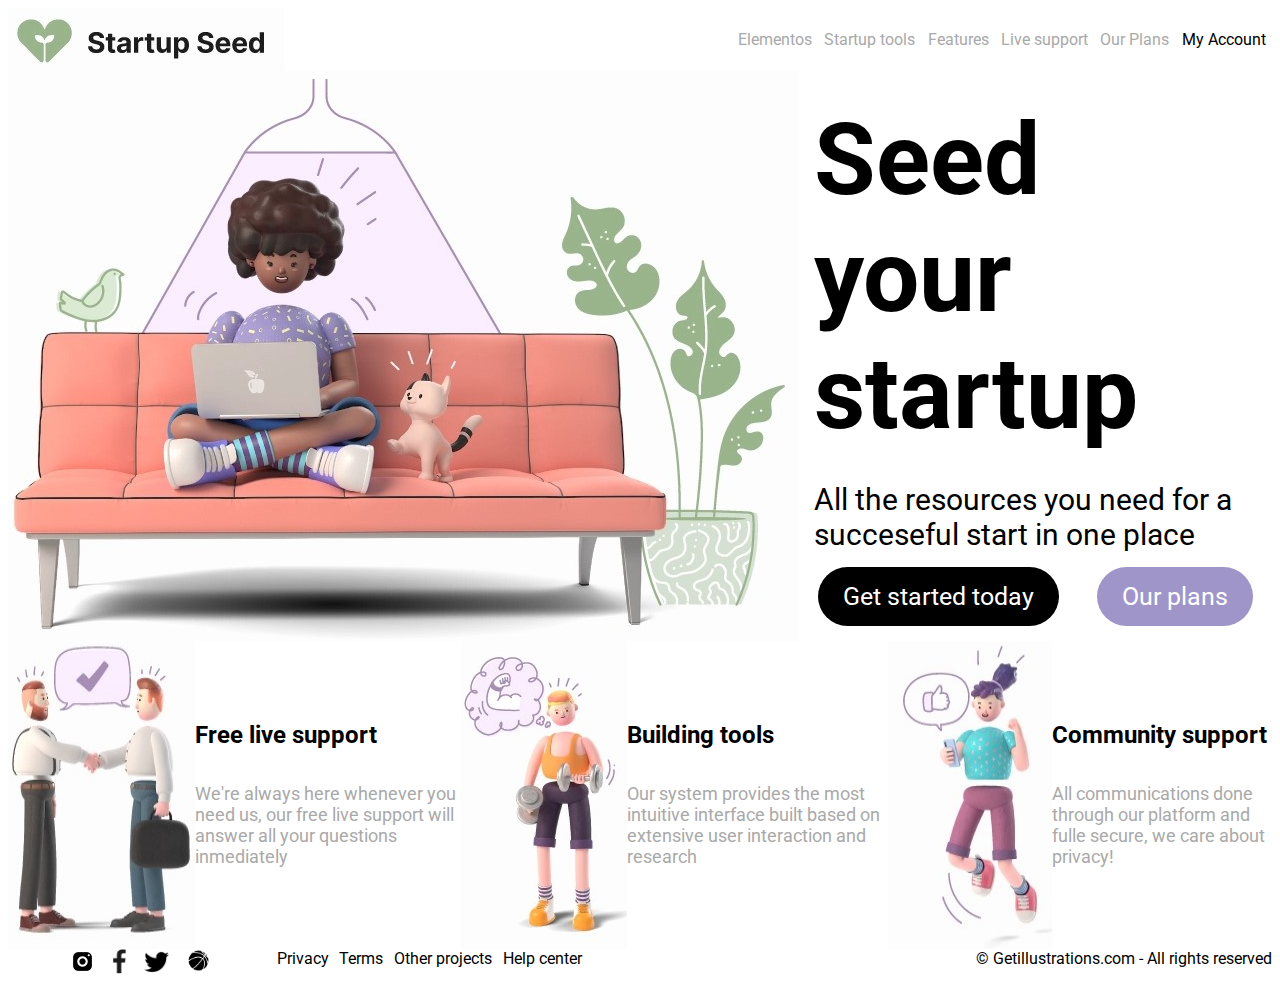
==== webOk/index.html @ 1d6de5d5 "doble web" ====
<!DOCTYPE html>
<html>
    <head>
        <title>Startup Seed</title>
        <meta charset="utf-8">
        <link rel="stylesheet" type="text/css" href="style.css">
        <link rel="preconnect" href="https://fonts.googleapis.com">
        <link rel="preconnect" href="https://fonts.gstatic.com" crossorigin>
        <link href="https://fonts.googleapis.com/css2?family=Roboto:ital,wght@0,400;1,300&display=swap" rel="stylesheet"> 
    </head>
    <body>
        <div class="navbar">
            <img class="heart" src="./img/Logo.jpg">
            <nav>
                <a>Elementos</a>
                <a>Startup tools</a>
                <a>Features</a>
                <a>Live support</a>
                <a>Our Plans</a>
                <a class="active"> My Account</a>
            </nav>  
        </div>          
       <section class="principal">        
                <img src="./img/niña_sofa.jpg">
                <div class="text">  
                    <h1>
                        Seed your startup
                    </h1>
                    <p>
                        All the resources you need for a succeseful start in one place
                    </p>
                    <div class="buttons">
                        <button class="but1">Get started today</button>
                        <button class="but2">Our plans</button>
                    </div>
                </div>          
        </section>
        <section class="articles">
                <img class="aimg" src="./img/hombres_negocio.jpg">
            <div class="text">
                <h1 >
                    Free live support
                </h1>
                <p>
                    We're always here whenever you need us, our free live support will answer all your questions inmediately
                </p>
            </div>
                <img class="aimg" src="./img/hombre_ejercicio.jpg">
            <div class="text">
                <h1 >
                    Building tools
                </h1>
                <p>
                    Our system provides the most intuitive interface built based on extensive user interaction and research
                </p>
            </div>
                <img class="aimg" src="./img/chica_social.jpg">
            <div class="text">
                <h1>
                    Community support
                </h1>
                <p>
                    All communications done through our platform and fulle secure, we care about privacy!
                </p>
            </div>
        </section>    
        <section>
            <div class="footer">
                <div class="left">
                    <div class="fimg">
                        <a>
                            <img class="rrss" src="./img/instagram.jpg">
                        </a>
                        <a>
                            <img class="rrss" src="./img/facebook.png">
                        </a>
                        <a>
                            <img class="rrss" src="./img/twitter.png">
                        </a>
                        <a>
                            <img class="rrss" src="./img/basketball.png">
                        </a>  
                    </div>
                    <div class=ftext>
                        <a>
                            Privacy
                        </a>
                        <a>
                            Terms
                        </a>
                        <a>
                            Other projects
                        </a>
                        <a>
                            Help center
                        </a>
                    </div>                          
                </div>
                <div>
                    &copy; Getillustrations.com - All rights reserved
                </div>
            </div>
        </section>
    </body>
</html>
---- webOk/style.css ----
*{
  font-family: 'Roboto', sans-serif;
  }

  /* Navbar */
.heart {
  max-width: fit-content;
}
 .navbar {
    display: flex;
    justify-content: space-between;
    align-items: center;
    color:darkgrey;
  }
  nav {
    display: flex;
    justify-content: space-around;
    width: 60vh;
  }
  .active {
    color:black ;
  }

  /*Article01*/
  .principal{
    display:flex;
    justify-content: space-between;
  }
  .principal .text{
    display: flex;
    flex-direction: column;
  }

  .principal .text h1 {
    font-size:100px;
    font-weight: bold;
    margin: 15px;
  }
  .principal .text p {
    font-size: 30px;    
    margin: 15px;
    color:black;
  }
  .principal img {
    width:66%;
  }
 
  /*Buttons*/
  .buttons {
    display:flex;
    justify-content: space-around;
  }
  .but1,
  .but2
  {
    display: flex;
    padding: 15px 25px;
    border-radius: 45px;    
    border: none;
    font-size: 25px;
  }
  .but1{
    background: black;
    color: white;
  }
  .but2{
    background: #a095c9;
    color: white;
  }

  /* 3 art */

  .articles {
    display:flex;
    justify-content:space-around;
  }
  .aimg{
    display:flex;
    max-width: 60%;
  }
  .text {
    display:flex;
    flex-direction: column;
    justify-content: center;
  }
  .text h1 {
    font-size: 24px;
  }
  .text p {
    color:darkgrey;
    font-size: 18px;
  }

/* footer */

.footer {
    display: flex;
    justify-content: space-between;
}

.left {
    display: flex;
    width: 50%;
    justify-content: space-evenly;
}
.fimg {
    display: flex;    
    width: 25%;
    justify-content: space-around;
}
.ftext {
    display: flex;
    width: 50%;
    justify-content: space-around;
}

.rrss{
    height: 25px;
}
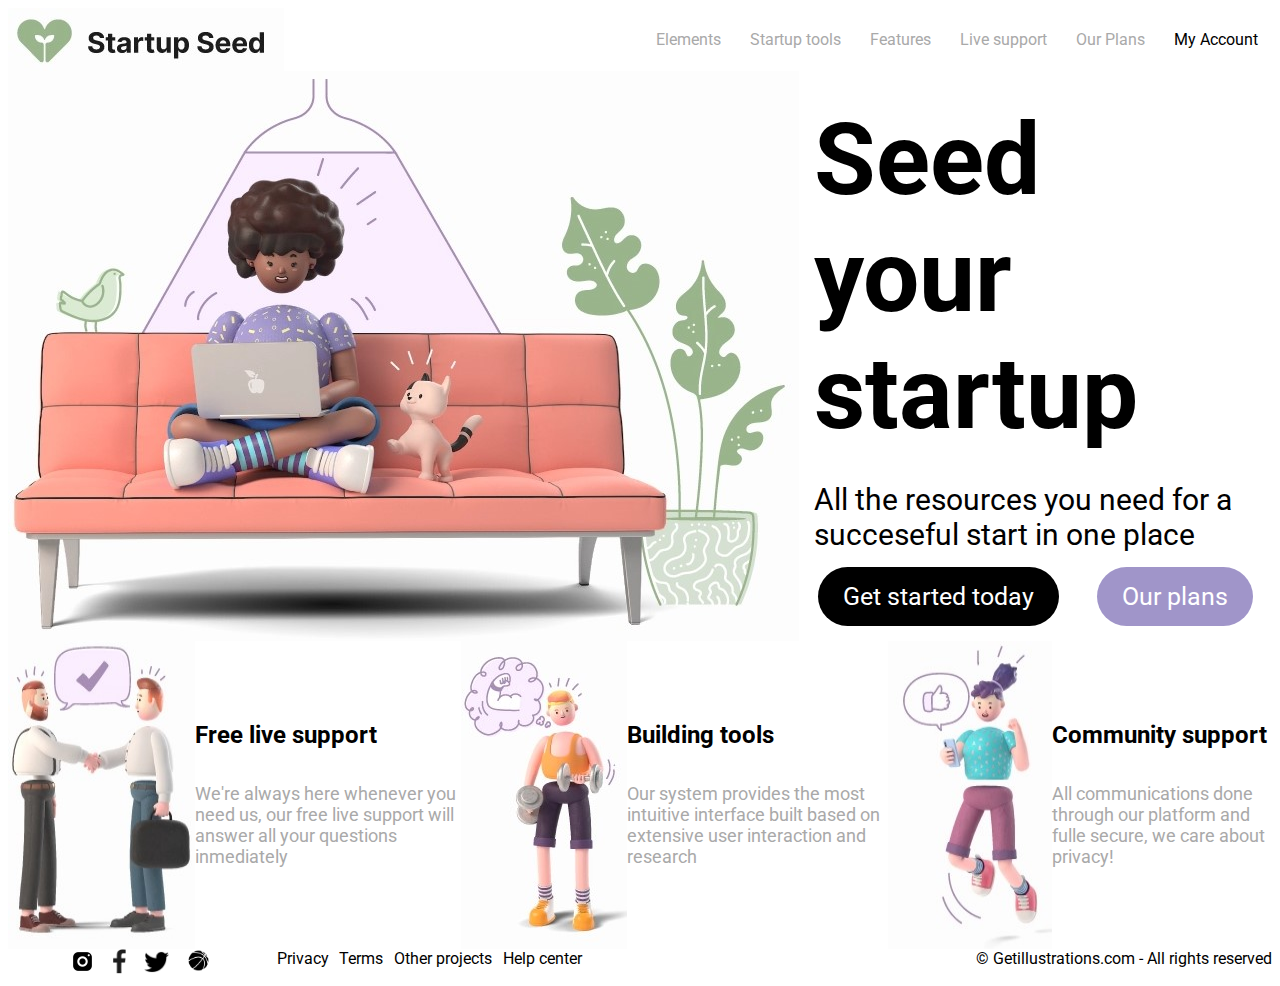
==== commit cb48a196: "Laptop adaption" ====
--- a/webOk/index.html
+++ b/webOk/index.html
@@ -12,7 +12,7 @@
         <div class="navbar">
             <img class="heart" src="./img/Logo.jpg">
             <nav>
-                <a>Elementos</a>
+                <a>Elements</a>
                 <a>Startup tools</a>
                 <a>Features</a>
                 <a>Live support</a>
--- a/webOk/style.css
+++ b/webOk/style.css
@@ -15,7 +15,7 @@
   nav {
     display: flex;
     justify-content: space-around;
-    width: 60vh;
+    width: 70vh;
   }
   .active {
     color:black ;
